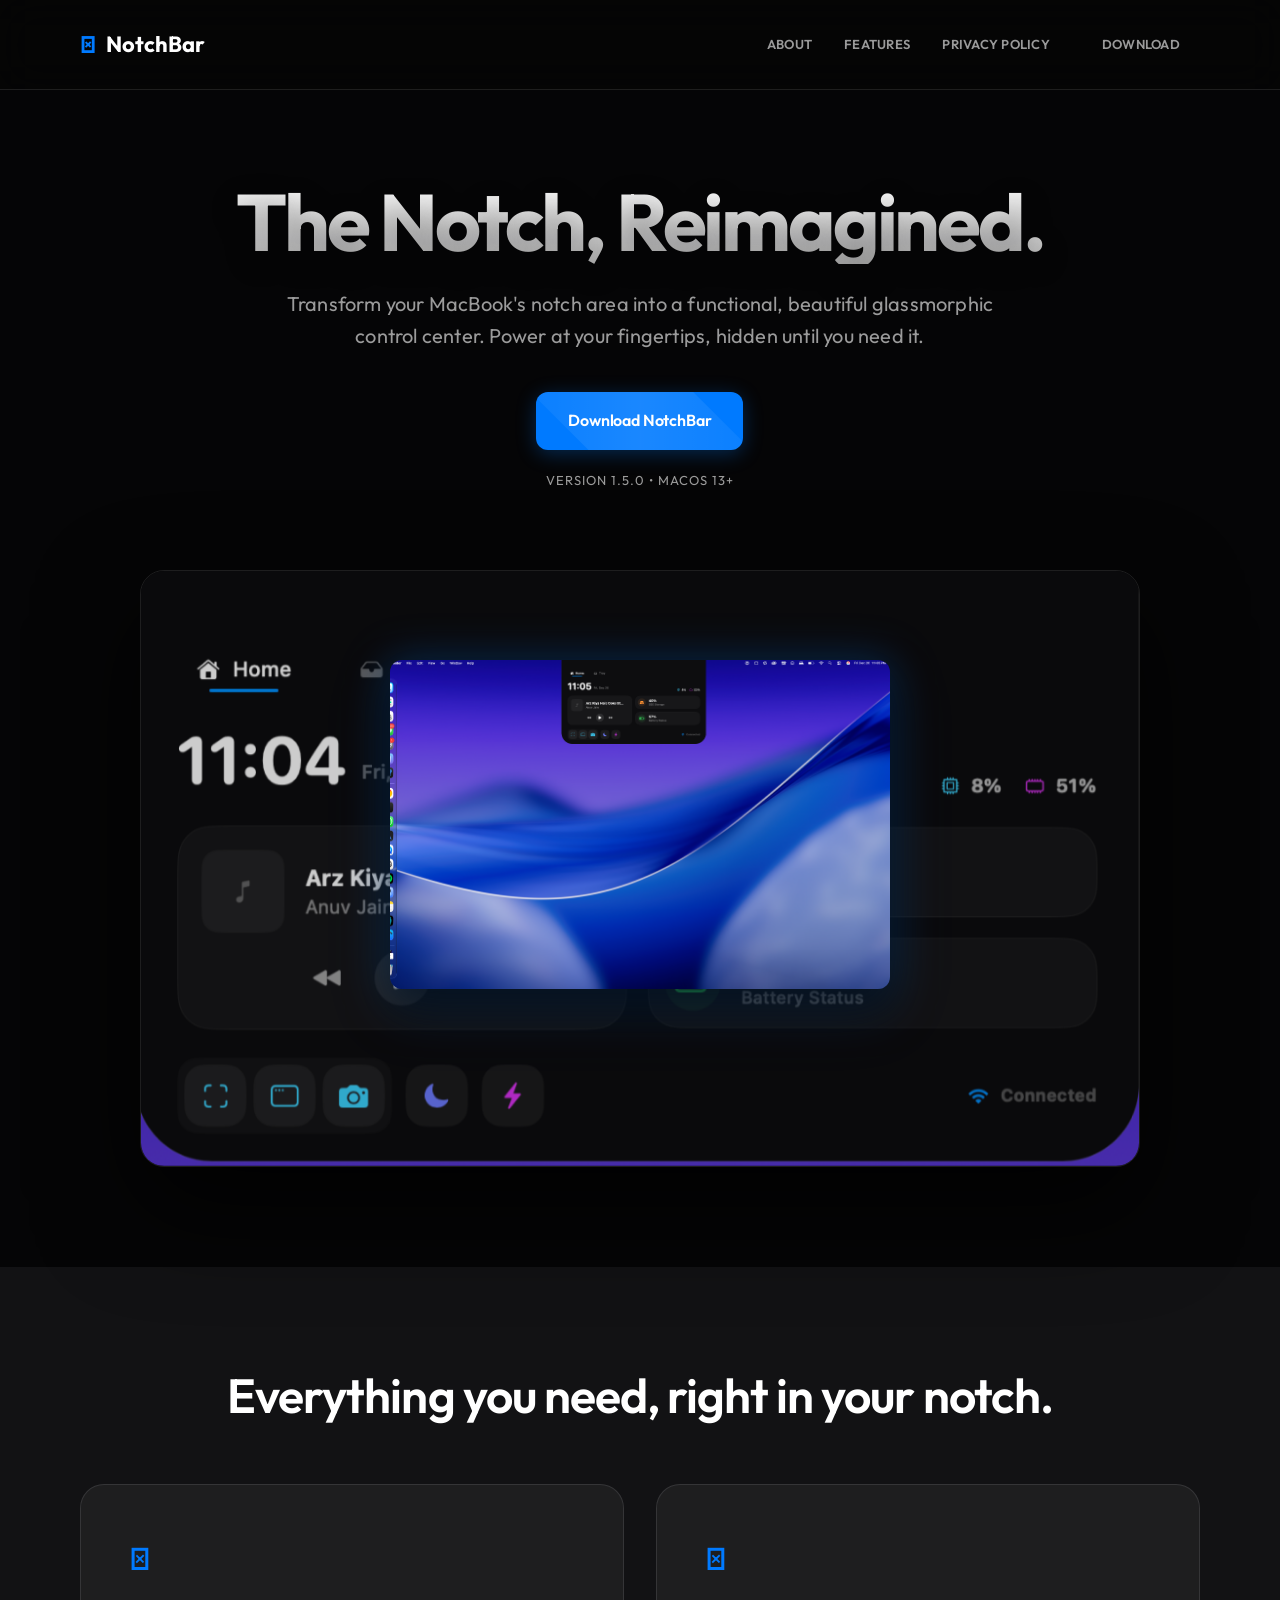
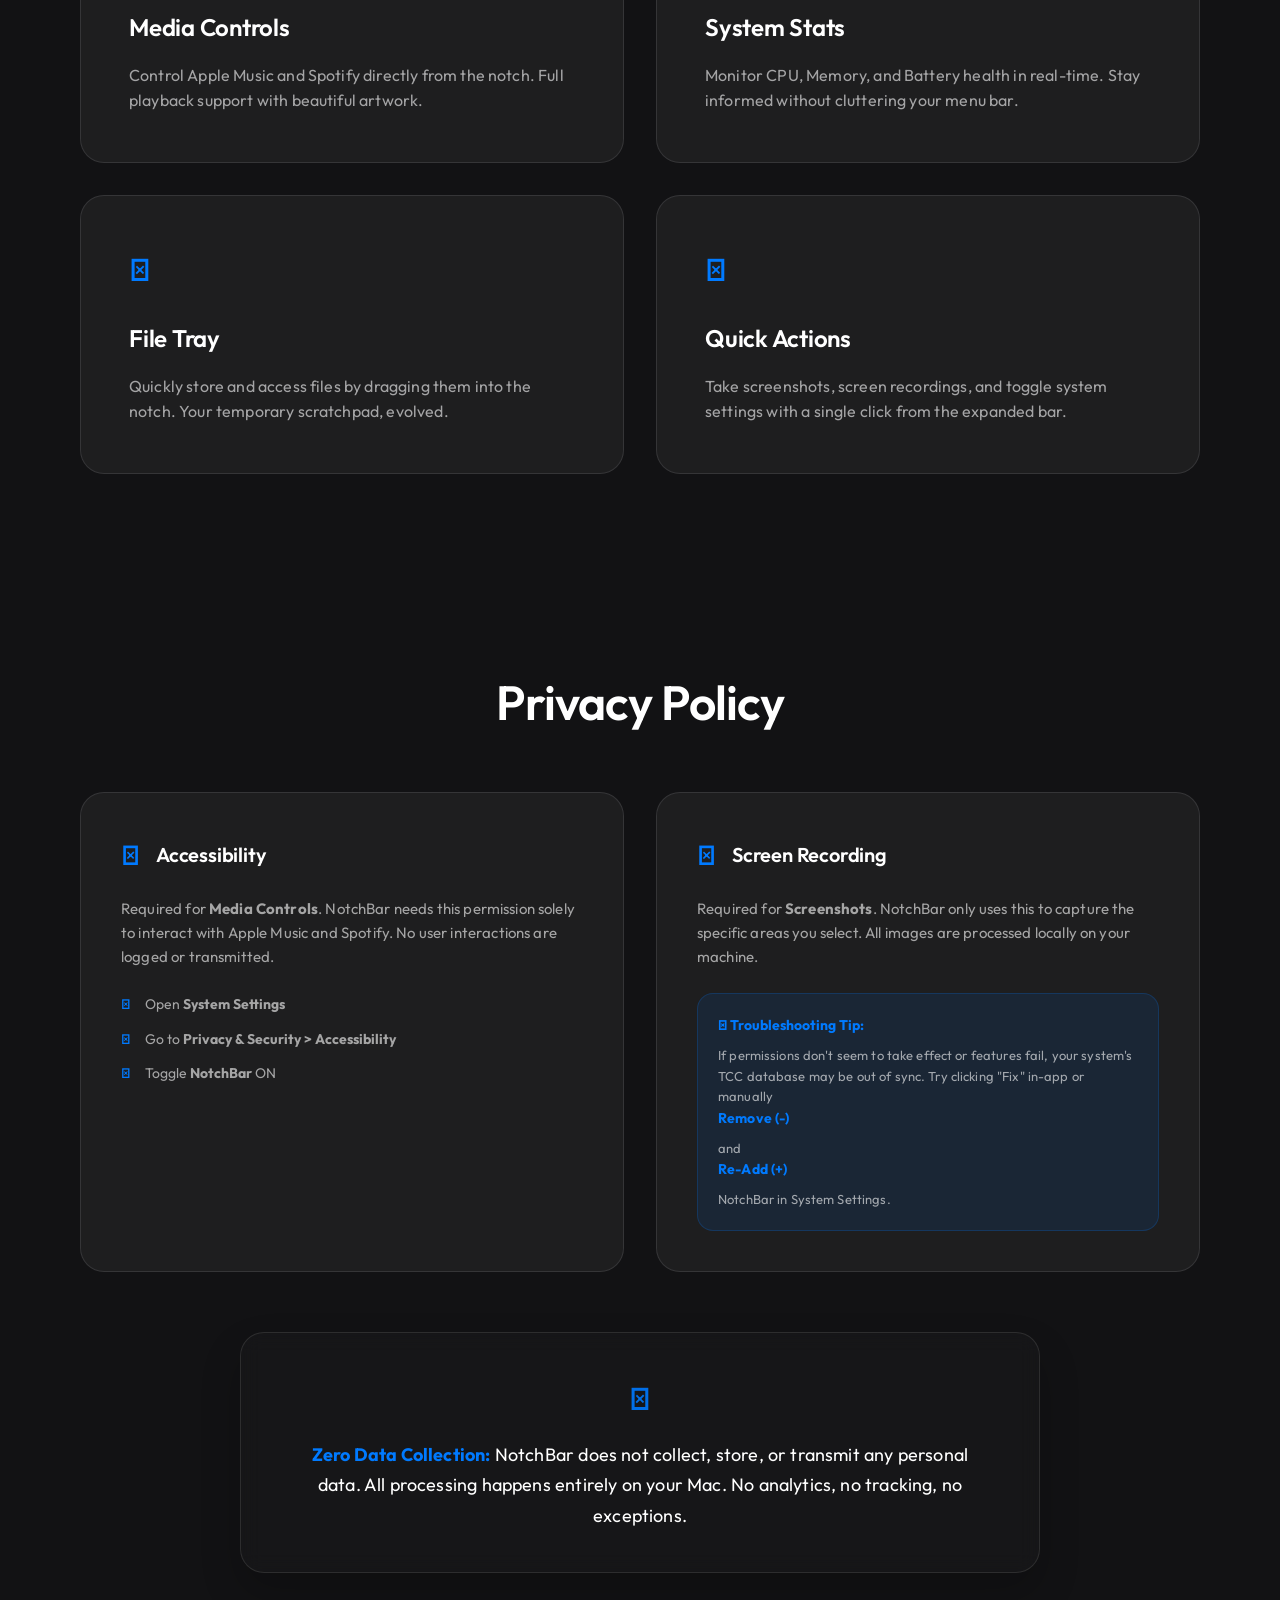
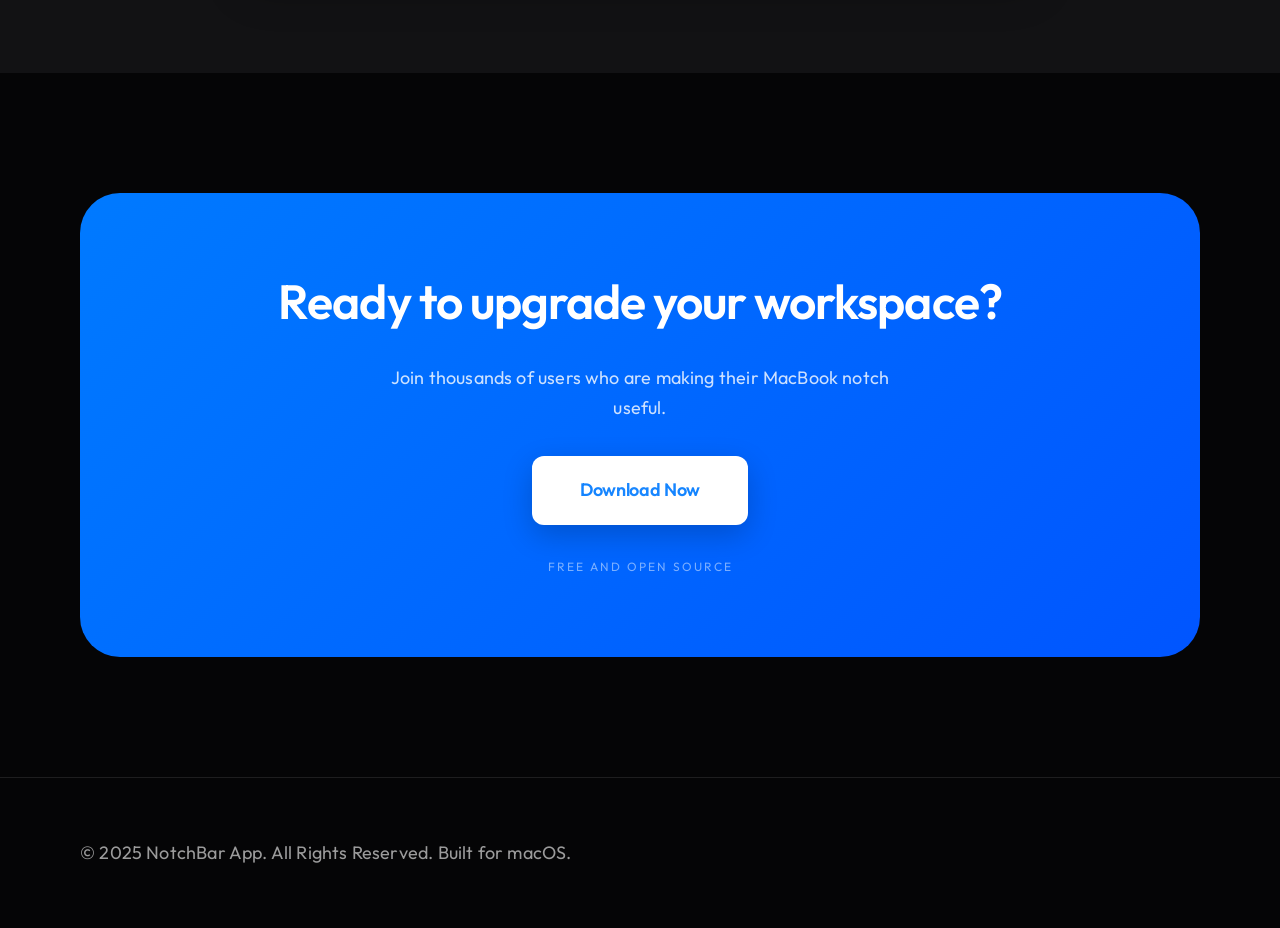
==== index.html @ 6fe752d2 "Release NotchBar v1.5.0" ====
<!DOCTYPE html>
<html lang="en">

<head>
    <meta charset="UTF-8">
    <meta name="viewport" content="width=device-width, initial-scale=1.0">
    <title>NotchBar — The Ultimate Control Center for your Notch</title>
    <link rel="stylesheet" href="style.css?v=2.0">
    <link rel="preconnect" href="https://fonts.googleapis.com">
    <link rel="preconnect" href="https://fonts.gstatic.com" crossorigin>
    <link href="https://fonts.googleapis.com/css2?family=Outfit:wght@300;400;600;700&display=swap" rel="stylesheet">
    <link rel="icon" type="image/png" href="assets/icon.png">

    <!-- SEO & Metadata -->
    <meta name="description"
        content="Transform your MacBook notch into a powerful, glassmorphic control center. Control media, monitor system stats, and manage files directly from your notch.">
    <meta name="keywords"
        content="MacBook Notch, macOS utility, control center, glassmorphism, MacBook Pro, system monitor, media controls">
    <link rel="canonical" href="https://deepak-kumar.github.io/NotchBar-Distribution/">

    <!-- Open Graph / Facebook -->
    <meta property="og:type" content="website">
    <meta property="og:url" content="https://deepak-kumar.github.io/NotchBar-Distribution/">
    <meta property="og:title" content="NotchBar — The Ultimate Control Center for your Notch">
    <meta property="og:description"
        content="Elevate your macOS experience with NotchBar. Transform your notch into a functional workstation.">
    <meta property="og:image" content="https://deepak-kumar.github.io/NotchBar-Distribution/assets/hero.png">

    <!-- Twitter -->
    <meta property="twitter:card" content="summary_large_image">
    <meta property="twitter:url" content="https://deepak-kumar.github.io/NotchBar-Distribution/">
    <meta property="twitter:title" content="NotchBar — Control Center for your Notch">
    <meta property="twitter:description"
        content="Elevate your macOS experience. Media controls, stats, and files right in your notch.">
    <meta property="twitter:image" content="https://deepak-kumar.github.io/NotchBar-Distribution/assets/hero.png">

    <!-- Structured Data -->
    <script type="application/ld+json">
    {
      "@context": "https://schema.org",
      "@type": "SoftwareApplication",
      "name": "NotchBar",
      "operatingSystem": "macOS",
      "applicationCategory": "UtilityApplication",
      "offers": {
        "@type": "Offer",
        "price": "0",
        "priceCurrency": "USD"
      },
      "description": "A macOS utility that transforms the notch area into a functional control center.",
      "softwareVersion": "1.5.0",
      "downloadUrl": "https://github.com/deepak-kumar/NotchBar/releases"
    }
    </script>
</head>

<body>
    <nav class="main-nav">
        <div class="container">
            <div class="logo" aria-label="NotchBar Home">
                <span class="logo-icon" aria-hidden="true">􀥀</span>
                NotchBar
            </div>
            <div class="nav-links">
                <a href="#about" title="About NotchBar">About</a>
                <a href="#features" title="NotchBar Features">Features</a>
                <a href="#permissions" title="Privacy Policy">Privacy Policy</a>
                <a href="NotchBar_Installer.dmg" class="btn btn-sm" title="Download NotchBar for macOS">Download</a>
            </div>
        </div>
    </nav>

    <main>
        <header id="about" class="hero">
            <div class="container">
                <div class="hero-content">
                    <h1 class="reveal">The Notch, Reimagined.</h1>
                    <p class="reveal hero-description">Transform your MacBook's notch area into a functional, beautiful
                        glassmorphic control center. Power at your fingertips, hidden until you need it.</p>
                    <div class="hero-actions reveal">
                        <a href="NotchBar_Installer.dmg" class="btn btn-primary"
                            title="Download NotchBar for macOS">Download NotchBar</a>
                        <span class="version-tag">Version 1.5.0 • macOS 13+</span>
                    </div>
                </div>
                <div class="hero-image-parallax reveal">
                    <div class="parallax-container" id="parallax">
                        <img src="assets/desktop_bg.png" class="layer bg"
                            alt="Clean macOS desktop background for NotchBar context">
                        <div class="layer ui-overlay">
                            <img src="assets/notch_ui.png" class="ui-element"
                                alt="NotchBar glassmorphic user interface display">
                        </div>
                    </div>
                </div>
            </div>
        </header>

        <section id="features" class="features">
            <div class="container">
                <h2 class="section-title reveal">Everything you need, right in your notch.</h2>
                <div class="feature-grid">
                    <article class="feature-card reveal">
                        <div class="feature-icon" aria-hidden="true">􀊄</div>
                        <h3>Media Controls</h3>
                        <p>Control Apple Music and Spotify directly from the notch. Full playback support with beautiful
                            artwork.</p>
                    </article>
                    <article class="feature-card reveal">
                        <div class="feature-icon" aria-hidden="true">􀋦</div>
                        <h3>System Stats</h3>
                        <p>Monitor CPU, Memory, and Battery health in real-time. Stay informed without cluttering your
                            menu
                            bar.</p>
                    </article>
                    <article class="feature-card reveal">
                        <div class="feature-icon" aria-hidden="true">􀈕</div>
                        <h3>File Tray</h3>
                        <p>Quickly store and access files by dragging them into the notch. Your temporary scratchpad,
                            evolved.</p>
                    </article>
                    <article class="feature-card reveal">
                        <div class="feature-icon" aria-hidden="true">􀍂</div>
                        <h3>Quick Actions</h3>
                        <p>Take screenshots, screen recordings, and toggle system settings with a single click from the
                            expanded bar.</p>
                    </article>
                </div>
            </div>
        </section>

        <section id="permissions" class="permissions features reveal">
            <div class="container">
                <h2 class="section-title">Privacy Policy</h2>
                <div class="permission-grid">
                    <div class="permission-card">
                        <div class="permission-header">
                            <span class="permission-icon">􀀽</span>
                            <h3>Accessibility</h3>
                        </div>
                        <p>Required for <strong>Media Controls</strong>. NotchBar needs this permission solely to
                            interact with Apple Music and Spotify. No user interactions are logged or transmitted.</p>
                        <ul class="steps">
                            <li>Open <strong>System Settings</strong></li>
                            <li>Go to <strong>Privacy & Security > Accessibility</strong></li>
                            <li>Toggle <strong>NotchBar</strong> ON</li>
                        </ul>
                    </div>
                    <div class="permission-card">
                        <div class="permission-header">
                            <span class="permission-icon">􀡊</span>
                            <h3>Screen Recording</h3>
                        </div>
                        <p>Required for <strong>Screenshots</strong>. NotchBar only uses this to capture the specific
                            areas you select. All images are processed locally on your machine.</p>
                        <div class="troubleshooting-tip">
                            <strong>􀇿 Troubleshooting Tip:</strong>
                            <p>If permissions don't seem to take effect or features fail, your system's TCC database may
                                be out of sync. Try clicking "Fix" in-app or manually <strong>Remove (-)</strong> and
                                <strong>Re-Add (+)</strong> NotchBar in System Settings.</p>
                        </div>
                    </div>
                </div>
                <div class="privacy-callout">
                    <p><strong>Zero Data Collection:</strong> NotchBar does not collect, store, or transmit any personal
                        data. All processing happens entirely on your Mac. No analytics, no tracking, no exceptions.</p>
                </div>
            </div>
        </section>

        <section class="cta reveal">
            <div class="container">
                <div class="cta-card">
                    <h2>Ready to upgrade your workspace?</h2>
                    <p>Join thousands of users who are making their MacBook notch useful.</p>
                    <a href="NotchBar_Installer.dmg" class="btn btn-primary btn-lg"
                        title="Download NotchBar Installer">Download Now</a>
                    <p class="minor">Free and Open Source</p>
                </div>
            </div>
        </section>
    </main>

    <footer>
        <div class="container">
            <p>&copy; 2025 NotchBar App. All Rights Reserved. Built for macOS.</p>
        </div>
    </footer>

    <script>
        document.addEventListener('DOMContentLoaded', () => {
            // High-fidelity Reveal System
            const observerOptions = {
                threshold: 0.1,
                rootMargin: '0px 0px -50px 0px'
            };

            const observer = new IntersectionObserver((entries) => {
                entries.forEach(entry => {
                    if (entry.isIntersecting) {
                        entry.target.classList.add('visible');
                        // No need to unobserve if we want it to stay visible
                    }
                });
            }, observerOptions);

            const reveals = document.querySelectorAll('.reveal');
            reveals.forEach(el => observer.observe(el));

            // Interactive Parallax (untouched as requested)
            const parallax = document.getElementById('parallax');
            const ui = document.querySelector('.ui-element');

            window.addEventListener('mousemove', (e) => {
                const x = (e.clientX - window.innerWidth / 2) / 40;
                const y = (e.clientY - window.innerHeight / 2) / 40;

                if (parallax) {
                    parallax.style.transform = `rotateY(${x}deg) rotateX(${-y}deg)`;
                }

                if (ui) {
                    ui.style.transform = `translateX(${x * 1.5}px) translateY(${-y * 1.5}px)`;
                }
            });
        });
    </script>
</body>

</html>
---- style.css ----
:root {
    --primary: #007AFF;
    --primary-hover: #0063CC;
    --bg-dark: #050506;
    --bg-surface: #121214;
    --text-main: #FFFFFF;
    --text-dim: rgba(255, 255, 255, 0.6);
    --glass-bg: rgba(255, 255, 255, 0.05);
    --glass-border: rgba(255, 255, 255, 0.1);
}

* {
    margin: 0;
    padding: 0;
    box-sizing: border-box;
}

body {
    font-family: 'Outfit', -apple-system, BlinkMacSystemFont, "Segoe UI", Roboto, Helvetica, Arial, sans-serif;
    background-color: var(--bg-dark);
    color: var(--text-main);
    line-height: 1.6;
    overflow-x: hidden;
    -webkit-font-smoothing: antialiased;
    -moz-osx-font-smoothing: grayscale;
    text-rendering: optimizeLegibility;
}

.container {
    max-width: 1200px;
    margin: 0 auto;
    padding: 0 40px;
}

/* Typography */
h1 {
    font-size: 80px;
    font-weight: 700;
    letter-spacing: -0.04em;
    line-height: 1.05;
    margin-bottom: 24px;
    background: linear-gradient(180deg, #FFFFFF 0%, rgba(255, 255, 255, 0.7) 100%);
    -webkit-background-clip: text;
    background-clip: text;
    -webkit-text-fill-color: transparent;
    text-shadow: 0 10px 30px rgba(0, 0, 0, 0.3);
}

h2 {
    font-size: 48px;
    font-weight: 600;
    letter-spacing: -0.02em;
    line-height: 1.2;
    margin-bottom: 60px;
    text-align: center;
}

p {
    font-size: 18px;
    /* Slightly smaller for better balance */
    line-height: 1.7;
    /* Increased for better legibility */
    color: var(--text-dim);
    max-width: 640px;
    letter-spacing: 0.01em;
}

.hero-description {
    text-align: center;
    margin: 0 auto;
    font-size: 20px;
    line-height: 1.6;
    max-width: 720px;
}

/* Base Animations & Keyframes */
@keyframes float {
    0% {
        transform: translateY(0px);
    }

    50% {
        transform: translateY(-10px);
    }

    100% {
        transform: translateY(0px);
    }
}

@keyframes pulse-glow {
    0% {
        box-shadow: 0 0 0 0 rgba(0, 122, 255, 0.4);
    }

    70% {
        box-shadow: 0 0 0 20px rgba(0, 122, 255, 0);
    }

    100% {
        box-shadow: 0 0 0 0 rgba(0, 122, 255, 0);
    }
}

@keyframes shimmer {
    0% {
        background-position: -200% 0;
    }

    100% {
        background-position: 200% 0;
    }
}

/* Buttons */
.btn {
    display: inline-block;
    padding: 16px 32px;
    border-radius: 12px;
    font-weight: 600;
    text-decoration: none;
    transition: all 0.3s cubic-bezier(0.4, 0, 0.2, 1);
    cursor: pointer;
    letter-spacing: -0.01em;
}

.btn-sm {
    padding: 10px 20px;
    font-size: 15px;
}

.btn-lg {
    padding: 20px 48px;
    font-size: 18px;
    letter-spacing: -0.02em;
}

.btn-primary {
    background-color: var(--primary);
    color: white;
    box-shadow: 0 4px 20px rgba(0, 122, 255, 0.3);
    position: relative;
    overflow: hidden;
}

.btn-primary::after {
    content: '';
    position: absolute;
    top: -50%;
    left: -50%;
    width: 200%;
    height: 200%;
    background: linear-gradient(45deg, transparent, rgba(255, 255, 255, 0.1), transparent);
    transform: rotate(45deg);
    animation: shimmer 3s infinite;
}

.btn-primary:hover {
    background-color: var(--primary-hover);
    transform: translateY(-2px) scale(1.02);
    box-shadow: 0 8px 30px rgba(0, 122, 255, 0.4);
}

/* Navigation */
.main-nav {
    padding: 24px 0;
    position: fixed;
    width: 100%;
    top: 0;
    z-index: 1000;
    background: rgba(5, 5, 6, 0.8);
    backdrop-filter: blur(20px);
    border-bottom: 1px solid var(--glass-border);
}

.main-nav .container {
    display: flex;
    justify-content: space-between;
    align-items: center;
}

.logo {
    display: flex;
    align-items: center;
    gap: 10px;
    font-size: 22px;
    font-weight: 700;
}

.logo-icon {
    font-size: 24px;
    color: var(--primary);
}

.nav-links {
    display: flex;
    align-items: center;
    gap: 32px;
}

.nav-links a {
    text-decoration: none;
    color: var(--text-dim);
    font-weight: 500;
    font-size: 16px;
    letter-spacing: 0.02em;
    transition: all 0.3s ease;
    position: relative;
    text-transform: uppercase;
    font-size: 13px;
    font-weight: 600;
}

.nav-links a::after {
    content: '';
    position: absolute;
    bottom: -4px;
    left: 0;
    width: 0;
    height: 2px;
    background: var(--primary);
    transition: width 0.3s ease;
}

.nav-links a:hover {
    color: white;
}

.nav-links a:hover::after {
    width: 100%;
}

/* Hero Section */
.hero {
    padding-top: 180px;
    padding-bottom: 100px;
    position: relative;
}

.hero .container {
    display: flex;
    flex-direction: column;
    align-items: center;
    text-align: center;
}

.hero-content {
    margin-bottom: 60px;
}

.hero-actions {
    margin-top: 40px;
    display: flex;
    flex-direction: column;
    align-items: center;
    gap: 20px;
}

.version-tag {
    font-size: 13px;
    color: var(--text-dim);
    letter-spacing: 1px;
    text-transform: uppercase;
}

.hero-image-parallax {
    width: 100%;
    max-width: 1000px;
    perspective: 1000px;
    margin-top: 20px;
}

.parallax-container {
    position: relative;
    width: 100%;
    border-radius: 24px;
    overflow: hidden;
    transform-style: preserve-3d;
    transition: transform 0.1s ease-out;
    box-shadow: 0 40px 100px rgba(0, 0, 0, 0.8);
    border: 1px solid var(--glass-border);
}

.layer {
    width: 100%;
    display: block;
}

.layer.bg {
    transform: translateZ(0);
    filter: brightness(0.8);
}

.layer.ui-overlay {
    position: absolute;
    top: 15%;
    /* Positioned near top for notch focus */
    left: 0;
    width: 100%;
    height: 100%;
    display: flex;
    justify-content: center;
    align-items: flex-start;
    pointer-events: none;
    transform: translateZ(60px);
    /* Significant pop-out */
}

.ui-element {
    width: 60%;
    max-width: 500px;
    border-radius: 12px;
    box-shadow: 0 20px 40px rgba(0, 0, 0, 0.6);
    filter: drop-shadow(0 0 20px rgba(0, 122, 255, 0.3));
    transition: transform 0.2s ease-out;
}

/* Features */
.features {
    padding: 100px 0;
    background-color: var(--bg-surface);
}

.feature-grid {
    display: grid;
    grid-template-columns: repeat(2, 1fr);
    gap: 32px;
}

.feature-card {
    background: var(--glass-bg);
    padding: 48px;
    border-radius: 24px;
    border: 1px solid var(--glass-border);
    transition: transform 0.3s;
}

.feature-card:hover {
    transform: translateY(-5px);
    background: rgba(255, 255, 255, 0.08);
}

.feature-icon {
    font-size: 32px;
    color: var(--primary);
    margin-bottom: 24px;
    animation: float 4s ease-in-out infinite;
}

.feature-card h3 {
    font-size: 24px;
    font-weight: 600;
    margin-bottom: 16px;
    letter-spacing: -0.01em;
}

.feature-card p {
    font-size: 16px;
    line-height: 1.6;
}

/* Permissions Section */
.permission-grid {
    display: grid;
    grid-template-columns: repeat(2, 1fr);
    gap: 32px;
    margin-top: 40px;
}

.permission-card {
    background: var(--glass-bg);
    padding: 40px;
    border-radius: 24px;
    border: 1px solid var(--glass-border);
    text-align: left;
}

.permission-header {
    display: flex;
    align-items: center;
    gap: 16px;
    margin-bottom: 20px;
}

.permission-icon {
    font-size: 28px;
    color: var(--primary);
}

.permission-card h3 {
    font-size: 20px;
    font-weight: 600;
    margin: 0;
    letter-spacing: -0.01em;
}

.permission-card p {
    font-size: 15px;
    line-height: 1.6;
    margin-bottom: 24px;
    max-width: 100%;
}

.steps {
    list-style: none;
    padding: 0;
}

.steps li {
    font-size: 14px;
    color: var(--text-dim);
    margin-bottom: 12px;
    padding-left: 24px;
    position: relative;
}

.steps li::before {
    content: "􀁢";
    position: absolute;
    left: 0;
    color: var(--primary);
}

.troubleshooting-tip {
    background: rgba(0, 122, 255, 0.1);
    border: 1px solid rgba(0, 122, 255, 0.2);
    padding: 20px;
    border-radius: 16px;
    margin-top: 20px;
}

.troubleshooting-tip strong {
    display: block;
    color: var(--primary);
    margin-bottom: 8px;
    font-size: 14px;
}

.troubleshooting-tip p {
    font-size: 13px;
    margin-bottom: 0;
}

.privacy-callout {
    margin-top: 60px;
    padding: 40px;
    border-radius: 24px;
    background: rgba(255, 255, 255, 0.02);
    border: 1px solid var(--glass-border);
    display: flex;
    flex-direction: column;
    align-items: center;
    justify-content: center;
    text-align: center;
    max-width: 800px;
    margin-left: auto;
    margin-right: auto;
    box-shadow: 0 20px 40px rgba(0, 0, 0, 0.2);
    position: relative;
    overflow: hidden;
    backdrop-filter: blur(10px);
}

.privacy-callout::before {
    content: "􀞑";
    /* Shield symbol */
    font-size: 32px;
    color: var(--primary);
    margin-bottom: 16px;
    opacity: 0.9;
}

.privacy-callout p {
    font-size: 18px;
    line-height: 1.7;
    color: white;
    margin: 0;
    max-width: 660px;
    letter-spacing: 0.01em;
}

.privacy-callout strong {
    color: var(--primary);
    font-weight: 700;
}

/* CTA */
.cta {
    padding: 120px 0;
}

.cta-card {
    background: linear-gradient(135deg, #007AFF 0%, #0055FF 100%);
    padding: 80px;
    border-radius: 40px;
    text-align: center;
    display: flex;
    flex-direction: column;
    align-items: center;
    gap: 32px;
    animation: float 6s ease-in-out infinite;
}

.cta-card h2 {
    color: white;
    margin-bottom: 0;
    text-align: center;
}

.cta-card p {
    color: rgba(255, 255, 255, 0.8);
    max-width: 500px;
}

.cta-card .btn-primary {
    background: white;
    color: var(--primary);
    box-shadow: 0 10px 30px rgba(0, 0, 0, 0.2);
}

.cta-card .btn-primary:hover {
    background: #f0f0f0;
}

.minor {
    font-size: 12px;
    text-transform: uppercase;
    letter-spacing: 2px;
    opacity: 0.6;
}

/* Footer */
footer {
    padding: 60px 0;
    border-top: 1px solid var(--glass-border);
    color: var(--text-dim);
}

footer .container {
    display: flex;
    justify-content: space-between;
}

.footer-links {
    display: flex;
    gap: 24px;
}

.footer-links a {
    color: var(--text-dim);
    text-decoration: none;
}

.footer-links a:hover {
    color: white;
}

/* Animations */
.reveal {
    opacity: 0;
    transform: translateY(40px) scale(0.98);
    transition: opacity 1.2s cubic-bezier(0.16, 1, 0.3, 1), transform 1.2s cubic-bezier(0.16, 1, 0.3, 1);
    will-change: transform, opacity;
}

.reveal.visible {
    opacity: 1;
    transform: translateY(0) scale(1);
}

/* Staggered reveals for the feature grid */
.feature-card:nth-child(1) {
    transition-delay: 0.1s;
}

.feature-card:nth-child(2) {
    transition-delay: 0.2s;
}

.feature-card:nth-child(3) {
    transition-delay: 0.3s;
}

.feature-card:nth-child(4) {
    transition-delay: 0.4s;
}

@media (max-width: 768px) {
    h1 {
        font-size: 48px;
    }

    .feature-grid {
        grid-template-columns: 1fr;
    }

    .permission-grid {
        grid-template-columns: 1fr;
    }

    .cta-card {
        padding: 40px;
    }

    footer .container {
        flex-direction: column;
        align-items: center;
        gap: 20px;
    }
}
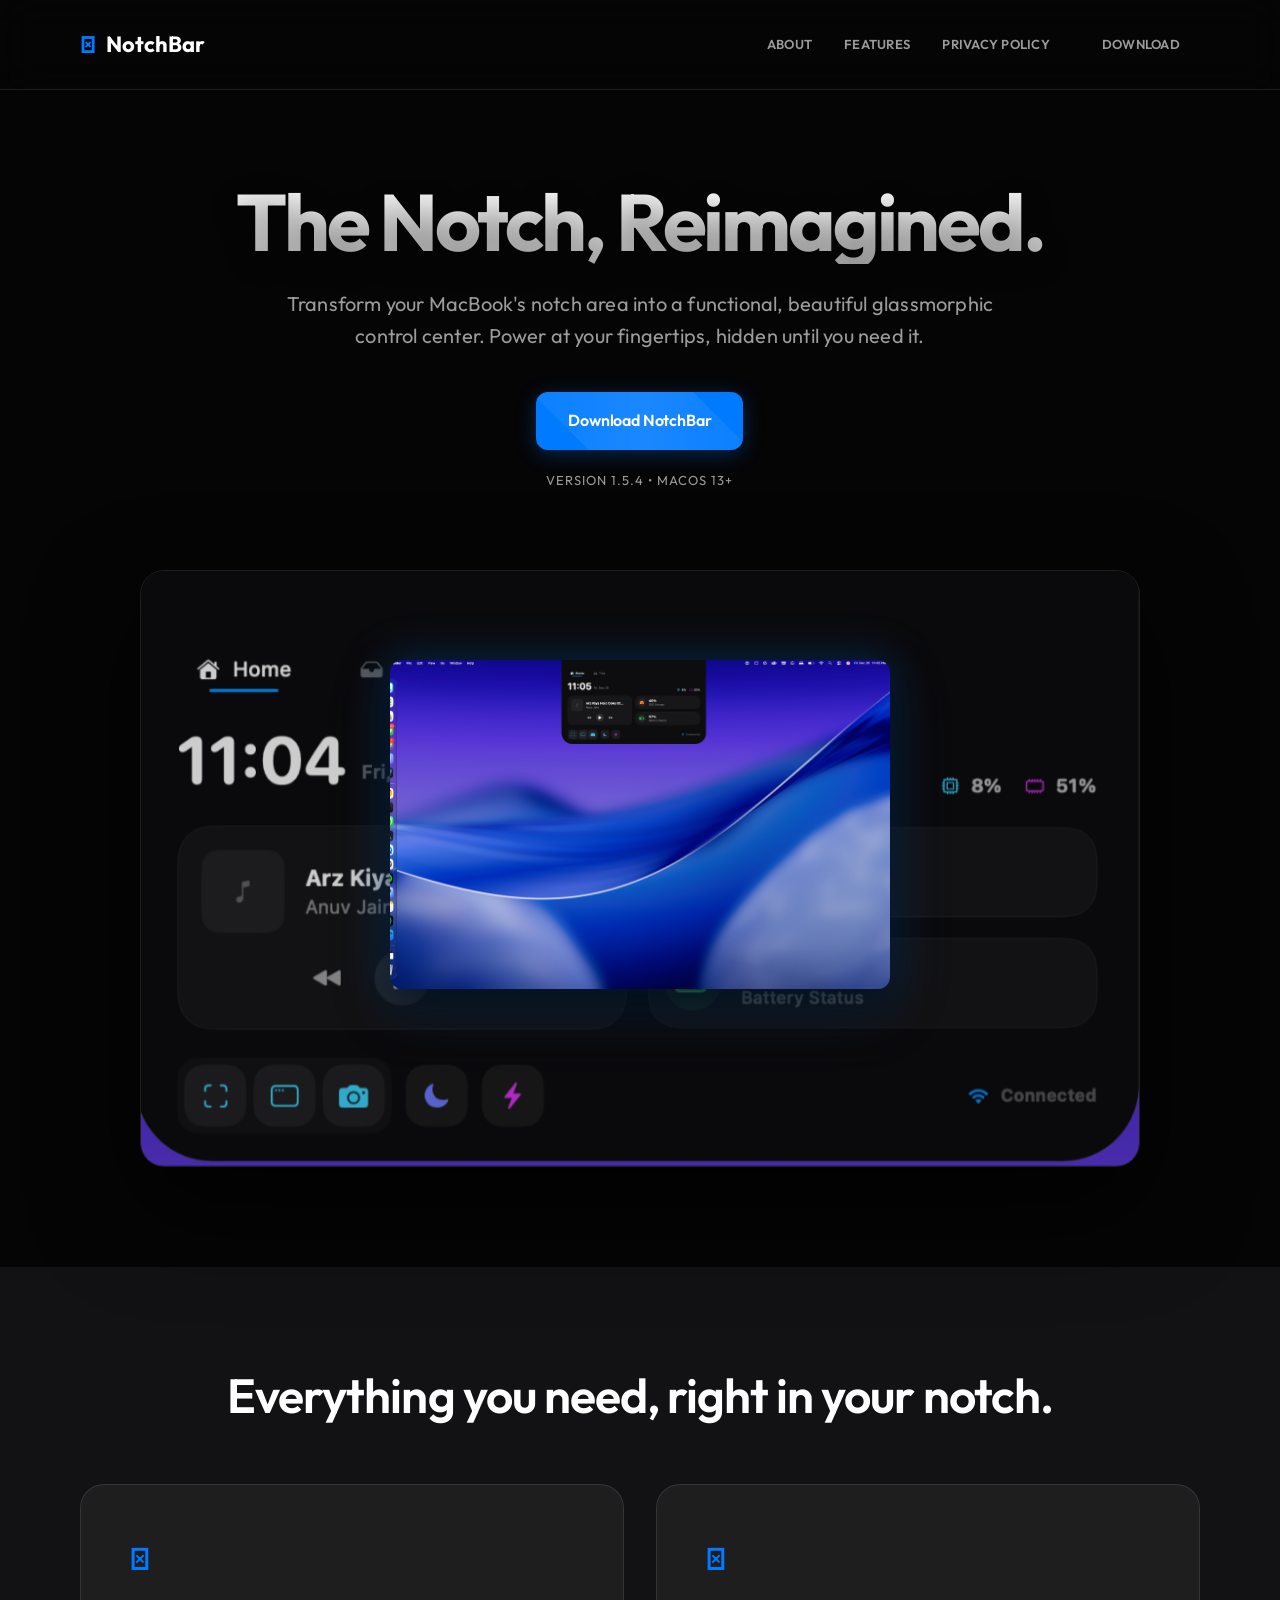
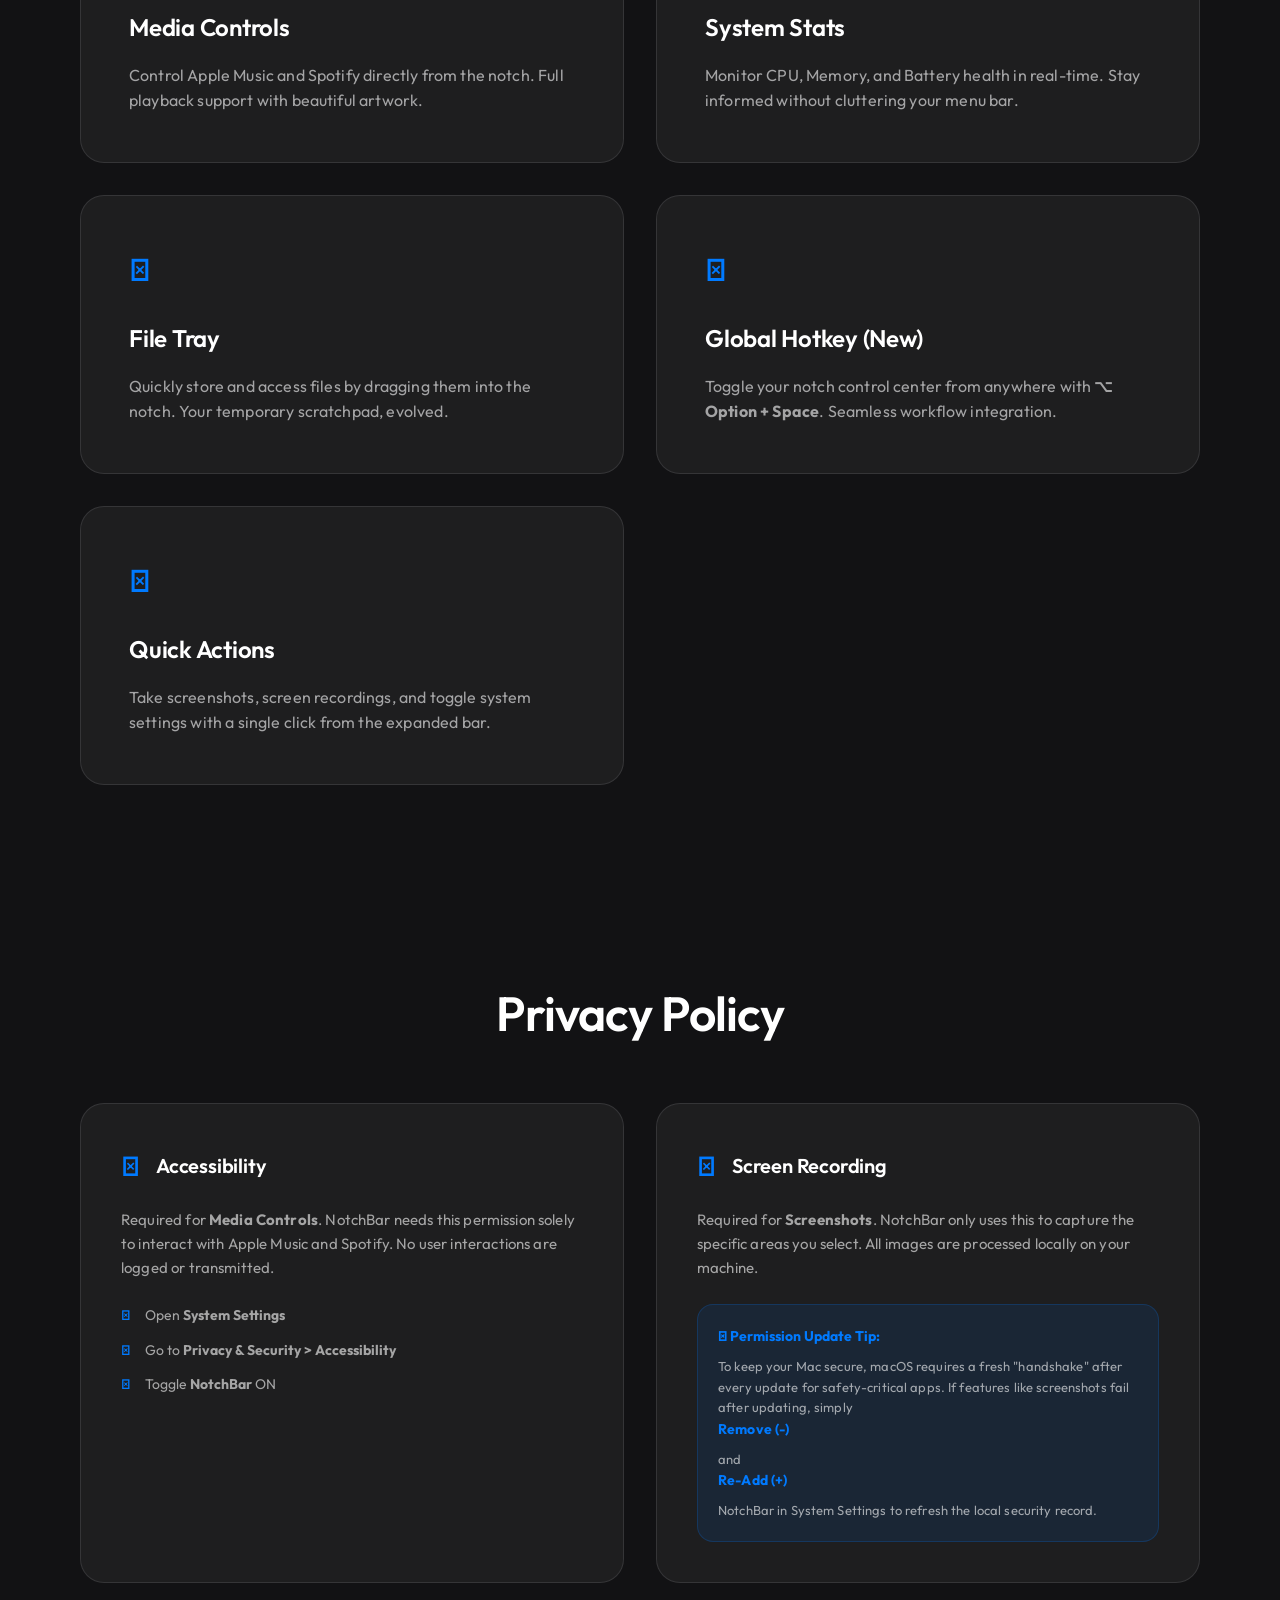
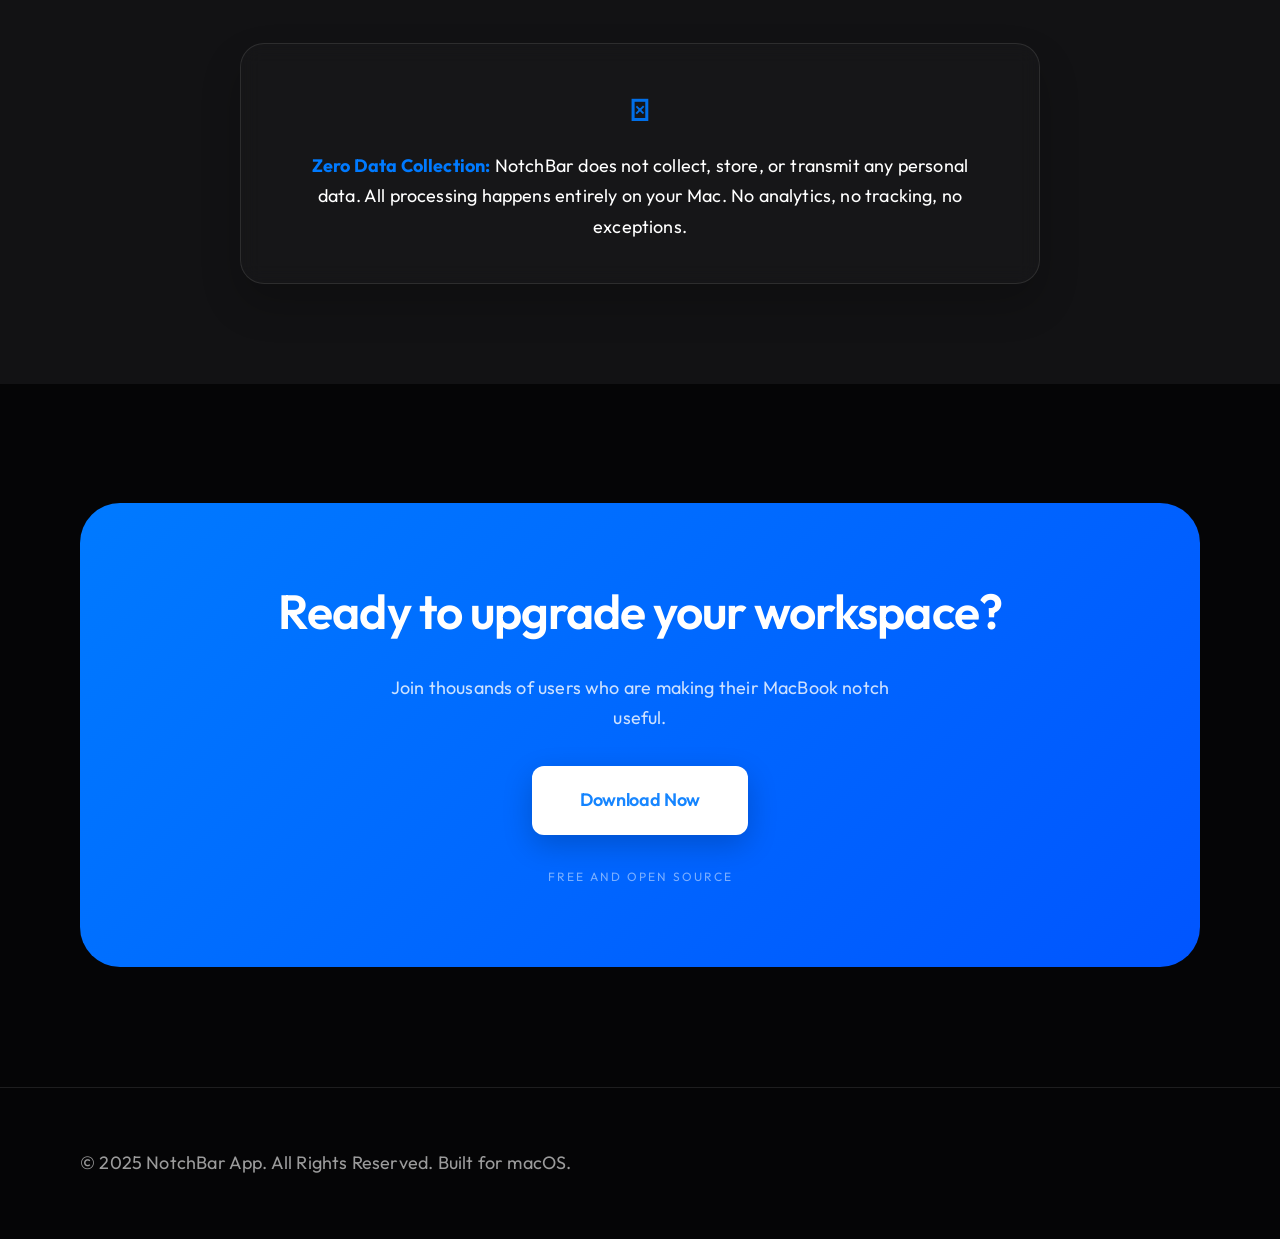
==== commit 49535d43: "Release NotchBar v1.5.4" ====
--- a/index.html
+++ b/index.html
@@ -48,7 +48,7 @@
         "priceCurrency": "USD"
       },
       "description": "A macOS utility that transforms the notch area into a functional control center.",
-      "softwareVersion": "1.5.0",
+      "softwareVersion": "1.5.4",
       "downloadUrl": "https://github.com/deepak-kumar/NotchBar/releases"
     }
     </script>
@@ -80,7 +80,7 @@
                     <div class="hero-actions reveal">
                         <a href="NotchBar_Installer.dmg" class="btn btn-primary"
                             title="Download NotchBar for macOS">Download NotchBar</a>
-                        <span class="version-tag">Version 1.5.0 • macOS 13+</span>
+                        <span class="version-tag">Version 1.5.4 • macOS 13+</span>
                     </div>
                 </div>
                 <div class="hero-image-parallax reveal">
@@ -120,6 +120,12 @@
                             evolved.</p>
                     </article>
                     <article class="feature-card reveal">
+                        <div class="feature-icon" aria-hidden="true">􀆨</div>
+                        <h3>Global Hotkey (New)</h3>
+                        <p>Toggle your notch control center from anywhere with <strong>⌥ Option + Space</strong>.
+                            Seamless workflow integration.</p>
+                    </article>
+                    <article class="feature-card reveal">
                         <div class="feature-icon" aria-hidden="true">􀍂</div>
                         <h3>Quick Actions</h3>
                         <p>Take screenshots, screen recordings, and toggle system settings with a single click from the
@@ -154,10 +160,12 @@
                         <p>Required for <strong>Screenshots</strong>. NotchBar only uses this to capture the specific
                             areas you select. All images are processed locally on your machine.</p>
                         <div class="troubleshooting-tip">
-                            <strong>􀇿 Troubleshooting Tip:</strong>
-                            <p>If permissions don't seem to take effect or features fail, your system's TCC database may
-                                be out of sync. Try clicking "Fix" in-app or manually <strong>Remove (-)</strong> and
-                                <strong>Re-Add (+)</strong> NotchBar in System Settings.</p>
+                            <strong>􀇿 Permission Update Tip:</strong>
+                            <p>To keep your Mac secure, macOS requires a fresh "handshake" after every update for
+                                safety-critical apps. If features like screenshots fail after updating, simply
+                                <strong>Remove (-)</strong> and <strong>Re-Add (+)</strong> NotchBar in System Settings
+                                to refresh the local security record.
+                            </p>
                         </div>
                     </div>
                 </div>
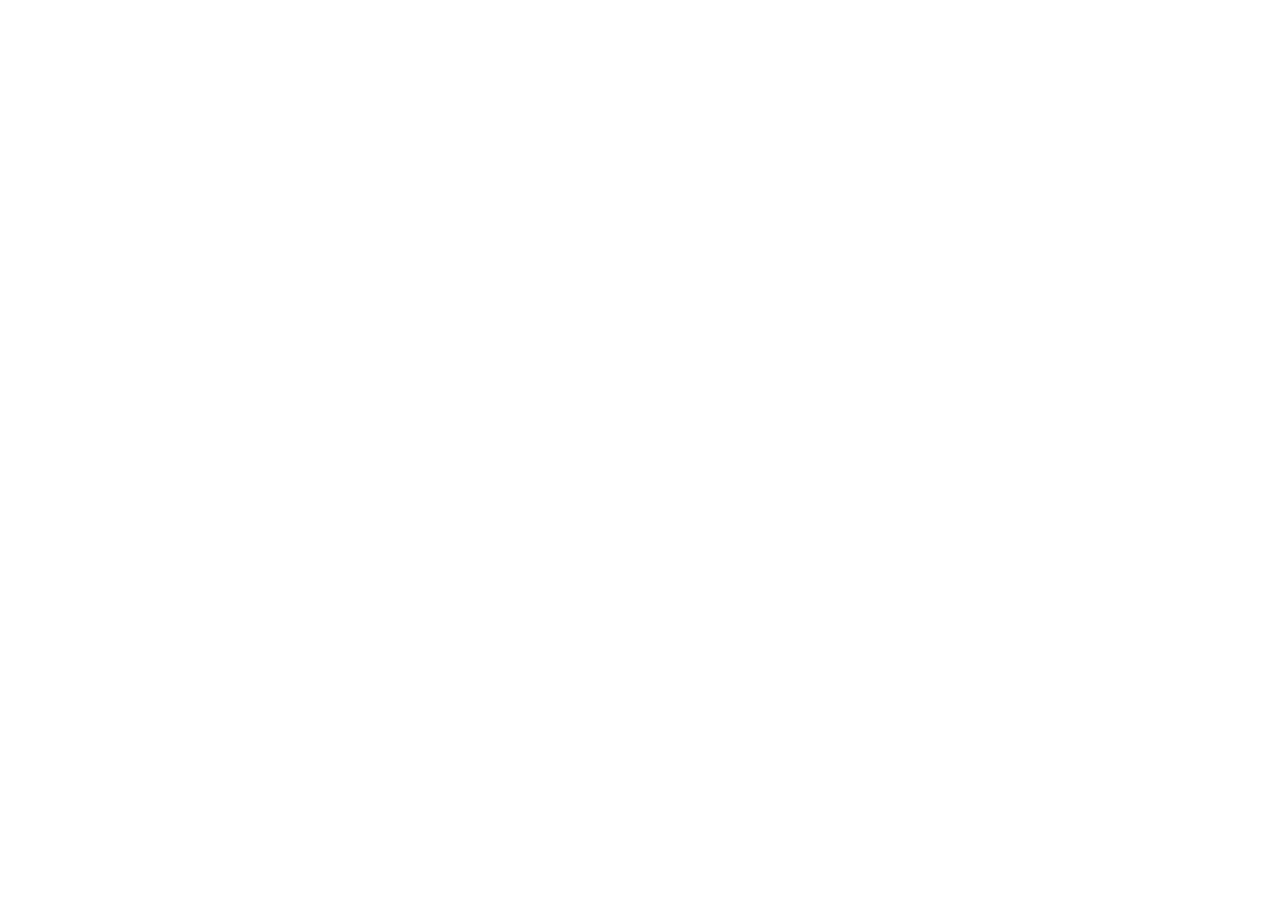
==== commit d67ecaa7: "Release NotchBar v1.5.8" ====
--- a/index.html
+++ b/index.html
@@ -1,238 +1,14 @@
-<!DOCTYPE html>
+<!doctype html>
 <html lang="en">
-
 <head>
-    <meta charset="UTF-8">
-    <meta name="viewport" content="width=device-width, initial-scale=1.0">
-    <title>NotchBar — The Ultimate Control Center for your Notch</title>
-    <link rel="stylesheet" href="style.css?v=2.0">
-    <link rel="preconnect" href="https://fonts.googleapis.com">
-    <link rel="preconnect" href="https://fonts.gstatic.com" crossorigin>
-    <link href="https://fonts.googleapis.com/css2?family=Outfit:wght@300;400;600;700&display=swap" rel="stylesheet">
-    <link rel="icon" type="image/png" href="assets/icon.png">
-
-    <!-- SEO & Metadata -->
-    <meta name="description"
-        content="Transform your MacBook notch into a powerful, glassmorphic control center. Control media, monitor system stats, and manage files directly from your notch.">
-    <meta name="keywords"
-        content="MacBook Notch, macOS utility, control center, glassmorphism, MacBook Pro, system monitor, media controls">
-    <link rel="canonical" href="https://deepak-kumar.github.io/NotchBar-Distribution/">
-
-    <!-- Open Graph / Facebook -->
-    <meta property="og:type" content="website">
-    <meta property="og:url" content="https://deepak-kumar.github.io/NotchBar-Distribution/">
-    <meta property="og:title" content="NotchBar — The Ultimate Control Center for your Notch">
-    <meta property="og:description"
-        content="Elevate your macOS experience with NotchBar. Transform your notch into a functional workstation.">
-    <meta property="og:image" content="https://deepak-kumar.github.io/NotchBar-Distribution/assets/hero.png">
-
-    <!-- Twitter -->
-    <meta property="twitter:card" content="summary_large_image">
-    <meta property="twitter:url" content="https://deepak-kumar.github.io/NotchBar-Distribution/">
-    <meta property="twitter:title" content="NotchBar — Control Center for your Notch">
-    <meta property="twitter:description"
-        content="Elevate your macOS experience. Media controls, stats, and files right in your notch.">
-    <meta property="twitter:image" content="https://deepak-kumar.github.io/NotchBar-Distribution/assets/hero.png">
-
-    <!-- Structured Data -->
-    <script type="application/ld+json">
-    {
-      "@context": "https://schema.org",
-      "@type": "SoftwareApplication",
-      "name": "NotchBar",
-      "operatingSystem": "macOS",
-      "applicationCategory": "UtilityApplication",
-      "offers": {
-        "@type": "Offer",
-        "price": "0",
-        "priceCurrency": "USD"
-      },
-      "description": "A macOS utility that transforms the notch area into a functional control center.",
-      "softwareVersion": "1.5.4",
-      "downloadUrl": "https://github.com/deepak-kumar/NotchBar/releases"
-    }
-    </script>
+  <meta charset="utf-8">
+  <meta name="viewport" content="width=device-width, initial-scale=1">
+  <title>NotchBar moved to buildwithlov.com</title>
+  <link rel="canonical" href="https://buildwithlov.com/notchbar/">
+  <meta http-equiv="refresh" content="0; url=https://buildwithlov.com/notchbar/">
+  <script>location.replace("https://buildwithlov.com/notchbar/");</script>
 </head>
-
 <body>
-    <nav class="main-nav">
-        <div class="container">
-            <div class="logo" aria-label="NotchBar Home">
-                <span class="logo-icon" aria-hidden="true">􀥀</span>
-                NotchBar
-            </div>
-            <div class="nav-links">
-                <a href="#about" title="About NotchBar">About</a>
-                <a href="#features" title="NotchBar Features">Features</a>
-                <a href="#permissions" title="Privacy Policy">Privacy Policy</a>
-                <a href="NotchBar_Installer.dmg" class="btn btn-sm" title="Download NotchBar for macOS">Download</a>
-            </div>
-        </div>
-    </nav>
-
-    <main>
-        <header id="about" class="hero">
-            <div class="container">
-                <div class="hero-content">
-                    <h1 class="reveal">The Notch, Reimagined.</h1>
-                    <p class="reveal hero-description">Transform your MacBook's notch area into a functional, beautiful
-                        glassmorphic control center. Power at your fingertips, hidden until you need it.</p>
-                    <div class="hero-actions reveal">
-                        <a href="NotchBar_Installer.dmg" class="btn btn-primary"
-                            title="Download NotchBar for macOS">Download NotchBar</a>
-                        <span class="version-tag">Version 1.5.4 • macOS 13+</span>
-                    </div>
-                </div>
-                <div class="hero-image-parallax reveal">
-                    <div class="parallax-container" id="parallax">
-                        <img src="assets/desktop_bg.png" class="layer bg"
-                            alt="Clean macOS desktop background for NotchBar context">
-                        <div class="layer ui-overlay">
-                            <img src="assets/notch_ui.png" class="ui-element"
-                                alt="NotchBar glassmorphic user interface display">
-                        </div>
-                    </div>
-                </div>
-            </div>
-        </header>
-
-        <section id="features" class="features">
-            <div class="container">
-                <h2 class="section-title reveal">Everything you need, right in your notch.</h2>
-                <div class="feature-grid">
-                    <article class="feature-card reveal">
-                        <div class="feature-icon" aria-hidden="true">􀊄</div>
-                        <h3>Media Controls</h3>
-                        <p>Control Apple Music and Spotify directly from the notch. Full playback support with beautiful
-                            artwork.</p>
-                    </article>
-                    <article class="feature-card reveal">
-                        <div class="feature-icon" aria-hidden="true">􀋦</div>
-                        <h3>System Stats</h3>
-                        <p>Monitor CPU, Memory, and Battery health in real-time. Stay informed without cluttering your
-                            menu
-                            bar.</p>
-                    </article>
-                    <article class="feature-card reveal">
-                        <div class="feature-icon" aria-hidden="true">􀈕</div>
-                        <h3>File Tray</h3>
-                        <p>Quickly store and access files by dragging them into the notch. Your temporary scratchpad,
-                            evolved.</p>
-                    </article>
-                    <article class="feature-card reveal">
-                        <div class="feature-icon" aria-hidden="true">􀆨</div>
-                        <h3>Global Hotkey (New)</h3>
-                        <p>Toggle your notch control center from anywhere with <strong>⌥ Option + Space</strong>.
-                            Seamless workflow integration.</p>
-                    </article>
-                    <article class="feature-card reveal">
-                        <div class="feature-icon" aria-hidden="true">􀍂</div>
-                        <h3>Quick Actions</h3>
-                        <p>Take screenshots, screen recordings, and toggle system settings with a single click from the
-                            expanded bar.</p>
-                    </article>
-                </div>
-            </div>
-        </section>
-
-        <section id="permissions" class="permissions features reveal">
-            <div class="container">
-                <h2 class="section-title">Privacy Policy</h2>
-                <div class="permission-grid">
-                    <div class="permission-card">
-                        <div class="permission-header">
-                            <span class="permission-icon">􀀽</span>
-                            <h3>Accessibility</h3>
-                        </div>
-                        <p>Required for <strong>Media Controls</strong>. NotchBar needs this permission solely to
-                            interact with Apple Music and Spotify. No user interactions are logged or transmitted.</p>
-                        <ul class="steps">
-                            <li>Open <strong>System Settings</strong></li>
-                            <li>Go to <strong>Privacy & Security > Accessibility</strong></li>
-                            <li>Toggle <strong>NotchBar</strong> ON</li>
-                        </ul>
-                    </div>
-                    <div class="permission-card">
-                        <div class="permission-header">
-                            <span class="permission-icon">􀡊</span>
-                            <h3>Screen Recording</h3>
-                        </div>
-                        <p>Required for <strong>Screenshots</strong>. NotchBar only uses this to capture the specific
-                            areas you select. All images are processed locally on your machine.</p>
-                        <div class="troubleshooting-tip">
-                            <strong>􀇿 Permission Update Tip:</strong>
-                            <p>To keep your Mac secure, macOS requires a fresh "handshake" after every update for
-                                safety-critical apps. If features like screenshots fail after updating, simply
-                                <strong>Remove (-)</strong> and <strong>Re-Add (+)</strong> NotchBar in System Settings
-                                to refresh the local security record.
-                            </p>
-                        </div>
-                    </div>
-                </div>
-                <div class="privacy-callout">
-                    <p><strong>Zero Data Collection:</strong> NotchBar does not collect, store, or transmit any personal
-                        data. All processing happens entirely on your Mac. No analytics, no tracking, no exceptions.</p>
-                </div>
-            </div>
-        </section>
-
-        <section class="cta reveal">
-            <div class="container">
-                <div class="cta-card">
-                    <h2>Ready to upgrade your workspace?</h2>
-                    <p>Join thousands of users who are making their MacBook notch useful.</p>
-                    <a href="NotchBar_Installer.dmg" class="btn btn-primary btn-lg"
-                        title="Download NotchBar Installer">Download Now</a>
-                    <p class="minor">Free and Open Source</p>
-                </div>
-            </div>
-        </section>
-    </main>
-
-    <footer>
-        <div class="container">
-            <p>&copy; 2025 NotchBar App. All Rights Reserved. Built for macOS.</p>
-        </div>
-    </footer>
-
-    <script>
-        document.addEventListener('DOMContentLoaded', () => {
-            // High-fidelity Reveal System
-            const observerOptions = {
-                threshold: 0.1,
-                rootMargin: '0px 0px -50px 0px'
-            };
-
-            const observer = new IntersectionObserver((entries) => {
-                entries.forEach(entry => {
-                    if (entry.isIntersecting) {
-                        entry.target.classList.add('visible');
-                        // No need to unobserve if we want it to stay visible
-                    }
-                });
-            }, observerOptions);
-
-            const reveals = document.querySelectorAll('.reveal');
-            reveals.forEach(el => observer.observe(el));
-
-            // Interactive Parallax (untouched as requested)
-            const parallax = document.getElementById('parallax');
-            const ui = document.querySelector('.ui-element');
-
-            window.addEventListener('mousemove', (e) => {
-                const x = (e.clientX - window.innerWidth / 2) / 40;
-                const y = (e.clientY - window.innerHeight / 2) / 40;
-
-                if (parallax) {
-                    parallax.style.transform = `rotateY(${x}deg) rotateX(${-y}deg)`;
-                }
-
-                if (ui) {
-                    ui.style.transform = `translateX(${x * 1.5}px) translateY(${-y * 1.5}px)`;
-                }
-            });
-        });
-    </script>
+  <p>NotchBar moved to <a href="https://buildwithlov.com/notchbar/">buildwithlov.com/notchbar</a>.</p>
 </body>
-
-</html>+</html>
